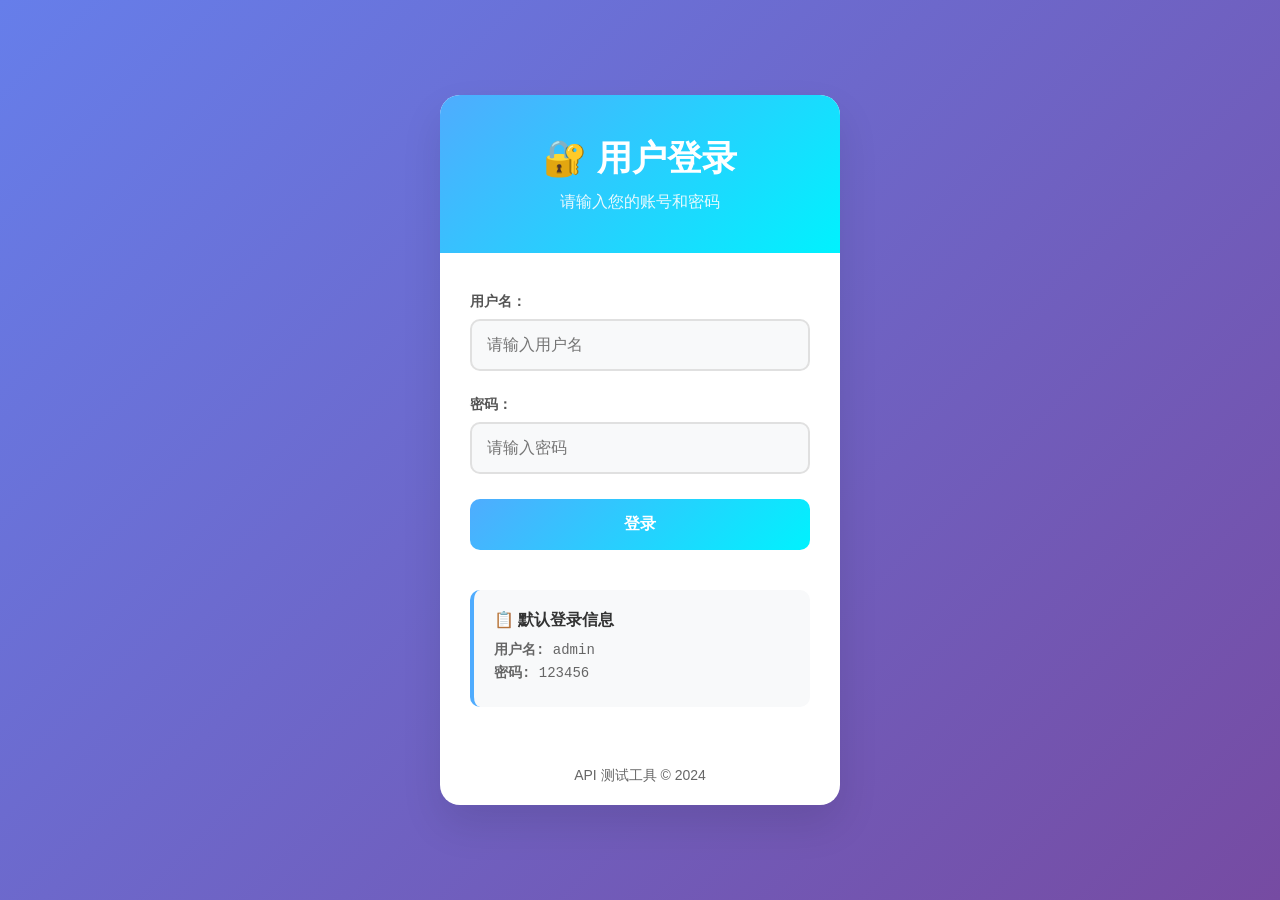
==== src/main/resources/static/login.html @ 4f3bac0c "first commit" ====
<!DOCTYPE html>
<html lang="zh-CN">
<head>
    <meta charset="UTF-8">
    <meta name="viewport" content="width=device-width, initial-scale=1.0">
    <title>用户登录 - API 测试工具</title>
    <style>
        * {
            margin: 0;
            padding: 0;
            box-sizing: border-box;
        }

        body {
            font-family: 'Segoe UI', Tahoma, Geneva, Verdana, sans-serif;
            background: linear-gradient(135deg, #667eea 0%, #764ba2 100%);
            min-height: 100vh;
            display: flex;
            align-items: center;
            justify-content: center;
            padding: 20px;
        }

        .login-container {
            background: white;
            border-radius: 20px;
            box-shadow: 0 20px 40px rgba(0,0,0,0.1);
            overflow: hidden;
            width: 100%;
            max-width: 400px;
            animation: slideUp 0.6s ease-out;
        }

        @keyframes slideUp {
            from {
                opacity: 0;
                transform: translateY(30px);
            }
            to {
                opacity: 1;
                transform: translateY(0);
            }
        }

        .login-header {
            background: linear-gradient(135deg, #4facfe 0%, #00f2fe 100%);
            color: white;
            padding: 40px 30px;
            text-align: center;
        }

        .login-header h1 {
            font-size: 2.2em;
            margin-bottom: 10px;
        }

        .login-header p {
            font-size: 1em;
            opacity: 0.9;
        }

        .login-form {
            padding: 40px 30px;
        }

        .form-group {
            margin-bottom: 25px;
        }

        .form-group label {
            display: block;
            margin-bottom: 8px;
            font-weight: 600;
            color: #555;
            font-size: 14px;
        }

        .form-control {
            width: 100%;
            padding: 15px;
            border: 2px solid #e0e0e0;
            border-radius: 10px;
            font-size: 16px;
            transition: all 0.3s ease;
            background: #f8f9fa;
        }

        .form-control:focus {
            outline: none;
            border-color: #4facfe;
            background: white;
            box-shadow: 0 0 0 3px rgba(79, 172, 254, 0.1);
        }

        .login-btn {
            width: 100%;
            background: linear-gradient(135deg, #4facfe 0%, #00f2fe 100%);
            color: white;
            border: none;
            padding: 15px;
            border-radius: 10px;
            cursor: pointer;
            font-size: 16px;
            font-weight: 600;
            transition: all 0.3s ease;
            margin-bottom: 20px;
        }

        .login-btn:hover {
            transform: translateY(-2px);
            box-shadow: 0 8px 25px rgba(79, 172, 254, 0.4);
        }

        .login-btn:active {
            transform: translateY(0);
        }

        .login-btn:disabled {
            background: #ccc;
            cursor: not-allowed;
            transform: none;
            box-shadow: none;
        }

        .error-message {
            background: #ffe6e6;
            color: #d63031;
            padding: 12px;
            border-radius: 8px;
            margin-bottom: 20px;
            border-left: 4px solid #d63031;
            display: none;
        }

        .success-message {
            background: #e6ffe6;
            color: #00b894;
            padding: 12px;
            border-radius: 8px;
            margin-bottom: 20px;
            border-left: 4px solid #00b894;
            display: none;
        }

        .default-credentials {
            background: #f8f9fa;
            padding: 20px;
            border-radius: 10px;
            margin-top: 20px;
            border-left: 4px solid #4facfe;
        }

        .default-credentials h3 {
            color: #333;
            margin-bottom: 10px;
            font-size: 16px;
        }

        .default-credentials p {
            color: #666;
            margin: 5px 0;
            font-family: 'Courier New', monospace;
            font-size: 14px;
        }

        .loading {
            display: inline-block;
            width: 20px;
            height: 20px;
            border: 3px solid rgba(255,255,255,.3);
            border-radius: 50%;
            border-top-color: #fff;
            animation: spin 1s ease-in-out infinite;
            margin-right: 10px;
        }

        @keyframes spin {
            to { transform: rotate(360deg); }
        }

        .footer {
            text-align: center;
            padding: 20px;
            color: #666;
            font-size: 14px;
        }
    </style>
</head>
<body>
    <div class="login-container">
        <div class="login-header">
            <h1>🔐 用户登录</h1>
            <p>请输入您的账号和密码</p>
        </div>

        <div class="login-form">
            <div id="error-message" class="error-message"></div>
            <div id="success-message" class="success-message"></div>

            <form id="loginForm">
                <div class="form-group">
                    <label for="username">用户名：</label>
                    <input type="text" id="username" name="username" class="form-control" 
                           placeholder="请输入用户名" required autocomplete="username">
                </div>

                <div class="form-group">
                    <label for="password">密码：</label>
                    <input type="password" id="password" name="password" class="form-control" 
                           placeholder="请输入密码" required autocomplete="current-password">
                </div>

                <button type="submit" id="loginBtn" class="login-btn">
                    登录
                </button>
            </form>

            <div class="default-credentials">
                <h3>📋 默认登录信息</h3>
                <p><strong>用户名:</strong> admin</p>
                <p><strong>密码:</strong> 123456</p>
            </div>
        </div>

        <div class="footer">
            <p>API 测试工具 © 2024</p>
        </div>
    </div>

    <script>
        // 页面加载完成后检查登录状态
        document.addEventListener('DOMContentLoaded', function() {
            checkLoginStatus();
        });

        // 检查登录状态
        async function checkLoginStatus() {
            try {
                const response = await fetch('/auth/status');
                const data = await response.json();
                
                if (data.code === 200 && data.data.isLoggedIn) {
                    // 已登录，重定向到首页
                    window.location.href = '/';
                }
            } catch (error) {
                console.log('检查登录状态失败:', error);
            }
        }

        // 登录表单提交处理
        document.getElementById('loginForm').addEventListener('submit', async function(e) {
            e.preventDefault();
            
            const username = document.getElementById('username').value.trim();
            const password = document.getElementById('password').value.trim();
            const loginBtn = document.getElementById('loginBtn');
            const errorDiv = document.getElementById('error-message');
            const successDiv = document.getElementById('success-message');
            
            // 隐藏之前的消息
            hideMessage();
            
            // 验证输入
            if (!username || !password) {
                showError('请输入用户名和密码');
                return;
            }
            
            // 显示加载状态
            loginBtn.disabled = true;
            loginBtn.innerHTML = '<span class="loading"></span>登录中...';
            
            try {
                const response = await fetch('/auth/login', {
                    method: 'POST',
                    headers: {
                        'Content-Type': 'application/json'
                    },
                    body: JSON.stringify({
                        username: username,
                        password: password
                    })
                });
                
                const data = await response.json();
                
                if (data.code === 200) {
                    // 登录成功
                    showSuccess('登录成功，正在跳转...');
                    setTimeout(() => {
                        window.location.href = '/';
                    }, 1000);
                } else {
                    // 登录失败
                    showError(data.message || '登录失败');
                }
            } catch (error) {
                showError('网络错误，请稍后重试');
                console.error('登录请求失败:', error);
            } finally {
                // 恢复按钮状态
                loginBtn.disabled = false;
                loginBtn.innerHTML = '登录';
            }
        });

        // 显示错误消息
        function showError(message) {
            const errorDiv = document.getElementById('error-message');
            errorDiv.textContent = message;
            errorDiv.style.display = 'block';
        }

        // 显示成功消息
        function showSuccess(message) {
            const successDiv = document.getElementById('success-message');
            successDiv.textContent = message;
            successDiv.style.display = 'block';
        }

        // 隐藏消息
        function hideMessage() {
            document.getElementById('error-message').style.display = 'none';
            document.getElementById('success-message').style.display = 'none';
        }

        // 回车键登录
        document.addEventListener('keypress', function(e) {
            if (e.key === 'Enter') {
                document.getElementById('loginForm').dispatchEvent(new Event('submit'));
            }
        });
    </script>
</body>
</html>
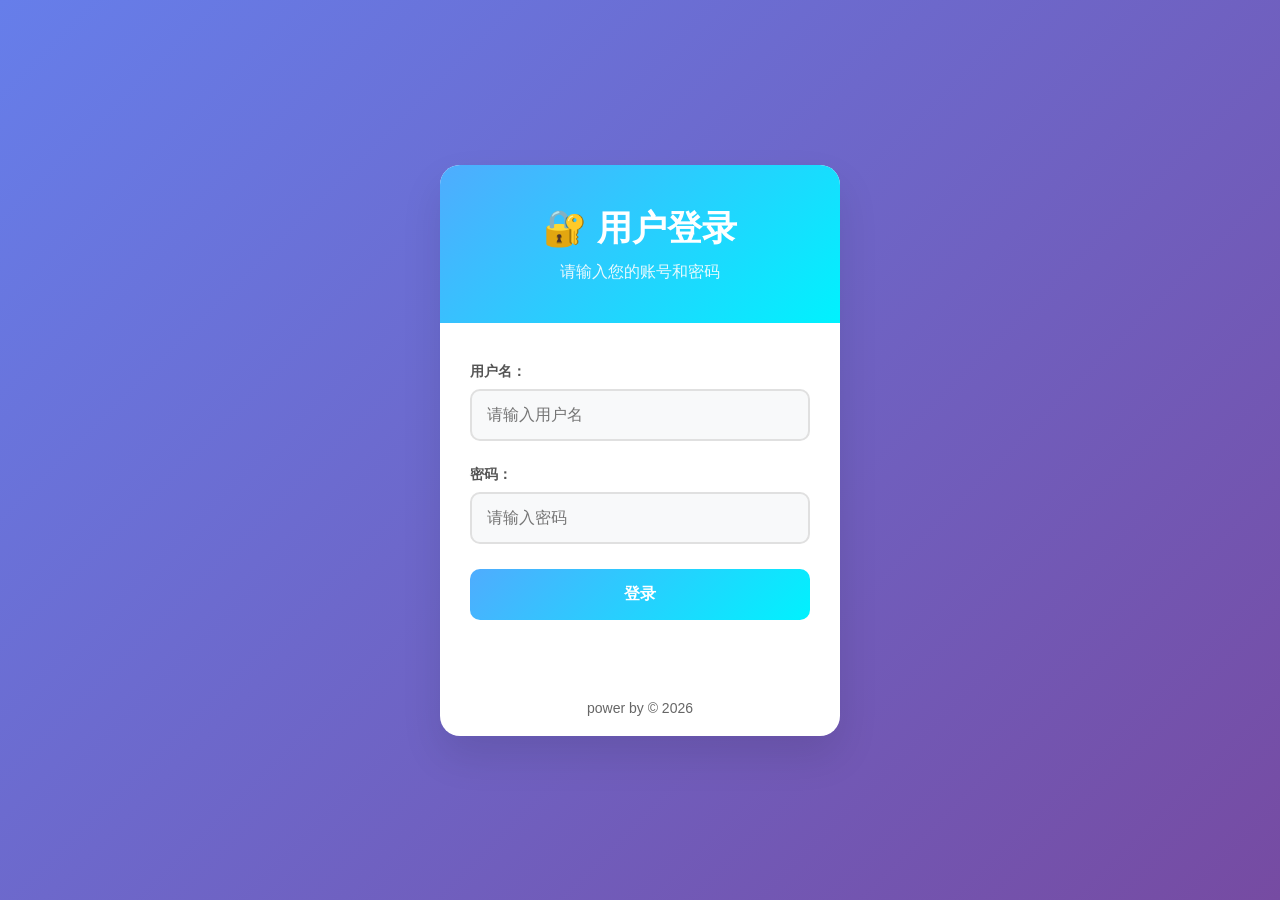
==== commit 1ce98a16: "更新版本号，优化打包配置，修改默认登录凭据，调整日志级别，修复HTML格式，清理无用导入" ====
--- a/src/main/resources/static/login.html
+++ b/src/main/resources/static/login.html
@@ -1,5 +1,6 @@
 <!DOCTYPE html>
 <html lang="zh-CN">
+
 <head>
     <meta charset="UTF-8">
     <meta name="viewport" content="width=device-width, initial-scale=1.0">
@@ -24,7 +25,7 @@
         .login-container {
             background: white;
             border-radius: 20px;
-            box-shadow: 0 20px 40px rgba(0,0,0,0.1);
+            box-shadow: 0 20px 40px rgba(0, 0, 0, 0.1);
             overflow: hidden;
             width: 100%;
             max-width: 400px;
@@ -36,6 +37,7 @@
                 opacity: 0;
                 transform: translateY(30px);
             }
+
             to {
                 opacity: 1;
                 transform: translateY(0);
@@ -167,7 +169,7 @@
             display: inline-block;
             width: 20px;
             height: 20px;
-            border: 3px solid rgba(255,255,255,.3);
+            border: 3px solid rgba(255, 255, 255, .3);
             border-radius: 50%;
             border-top-color: #fff;
             animation: spin 1s ease-in-out infinite;
@@ -175,7 +177,9 @@
         }
 
         @keyframes spin {
-            to { transform: rotate(360deg); }
+            to {
+                transform: rotate(360deg);
+            }
         }
 
         .footer {
@@ -186,6 +190,7 @@
         }
     </style>
 </head>
+
 <body>
     <div class="login-container">
         <div class="login-header">
@@ -200,36 +205,29 @@
             <form id="loginForm">
                 <div class="form-group">
                     <label for="username">用户名：</label>
-                    <input type="text" id="username" name="username" class="form-control" 
-                           placeholder="请输入用户名" required autocomplete="username">
+                    <input type="text" id="username" name="username" class="form-control" placeholder="请输入用户名" required
+                        autocomplete="username">
                 </div>
 
                 <div class="form-group">
                     <label for="password">密码：</label>
-                    <input type="password" id="password" name="password" class="form-control" 
-                           placeholder="请输入密码" required autocomplete="current-password">
+                    <input type="password" id="password" name="password" class="form-control" placeholder="请输入密码"
+                        required autocomplete="current-password">
                 </div>
 
                 <button type="submit" id="loginBtn" class="login-btn">
                     登录
                 </button>
             </form>
-
-            <div class="default-credentials">
-                <h3>📋 默认登录信息</h3>
-                <p><strong>用户名:</strong> admin</p>
-                <p><strong>密码:</strong> 123456</p>
-            </div>
         </div>
-
         <div class="footer">
-            <p>API 测试工具 © 2024</p>
+            <p>power by © 2026</p>
         </div>
     </div>
 
     <script>
         // 页面加载完成后检查登录状态
-        document.addEventListener('DOMContentLoaded', function() {
+        document.addEventListener('DOMContentLoaded', function () {
             checkLoginStatus();
         });
 
@@ -238,7 +236,7 @@
             try {
                 const response = await fetch('/auth/status');
                 const data = await response.json();
-                
+
                 if (data.code === 200 && data.data.isLoggedIn) {
                     // 已登录，重定向到首页
                     window.location.href = '/';
@@ -249,28 +247,28 @@
         }
 
         // 登录表单提交处理
-        document.getElementById('loginForm').addEventListener('submit', async function(e) {
+        document.getElementById('loginForm').addEventListener('submit', async function (e) {
             e.preventDefault();
-            
+
             const username = document.getElementById('username').value.trim();
             const password = document.getElementById('password').value.trim();
             const loginBtn = document.getElementById('loginBtn');
             const errorDiv = document.getElementById('error-message');
             const successDiv = document.getElementById('success-message');
-            
+
             // 隐藏之前的消息
             hideMessage();
-            
+
             // 验证输入
             if (!username || !password) {
                 showError('请输入用户名和密码');
                 return;
             }
-            
+
             // 显示加载状态
             loginBtn.disabled = true;
             loginBtn.innerHTML = '<span class="loading"></span>登录中...';
-            
+
             try {
                 const response = await fetch('/auth/login', {
                     method: 'POST',
@@ -282,9 +280,9 @@
                         password: password
                     })
                 });
-                
+
                 const data = await response.json();
-                
+
                 if (data.code === 200) {
                     // 登录成功
                     showSuccess('登录成功，正在跳转...');
@@ -326,11 +324,12 @@
         }
 
         // 回车键登录
-        document.addEventListener('keypress', function(e) {
+        document.addEventListener('keypress', function (e) {
             if (e.key === 'Enter') {
                 document.getElementById('loginForm').dispatchEvent(new Event('submit'));
             }
         });
     </script>
 </body>
+
 </html>
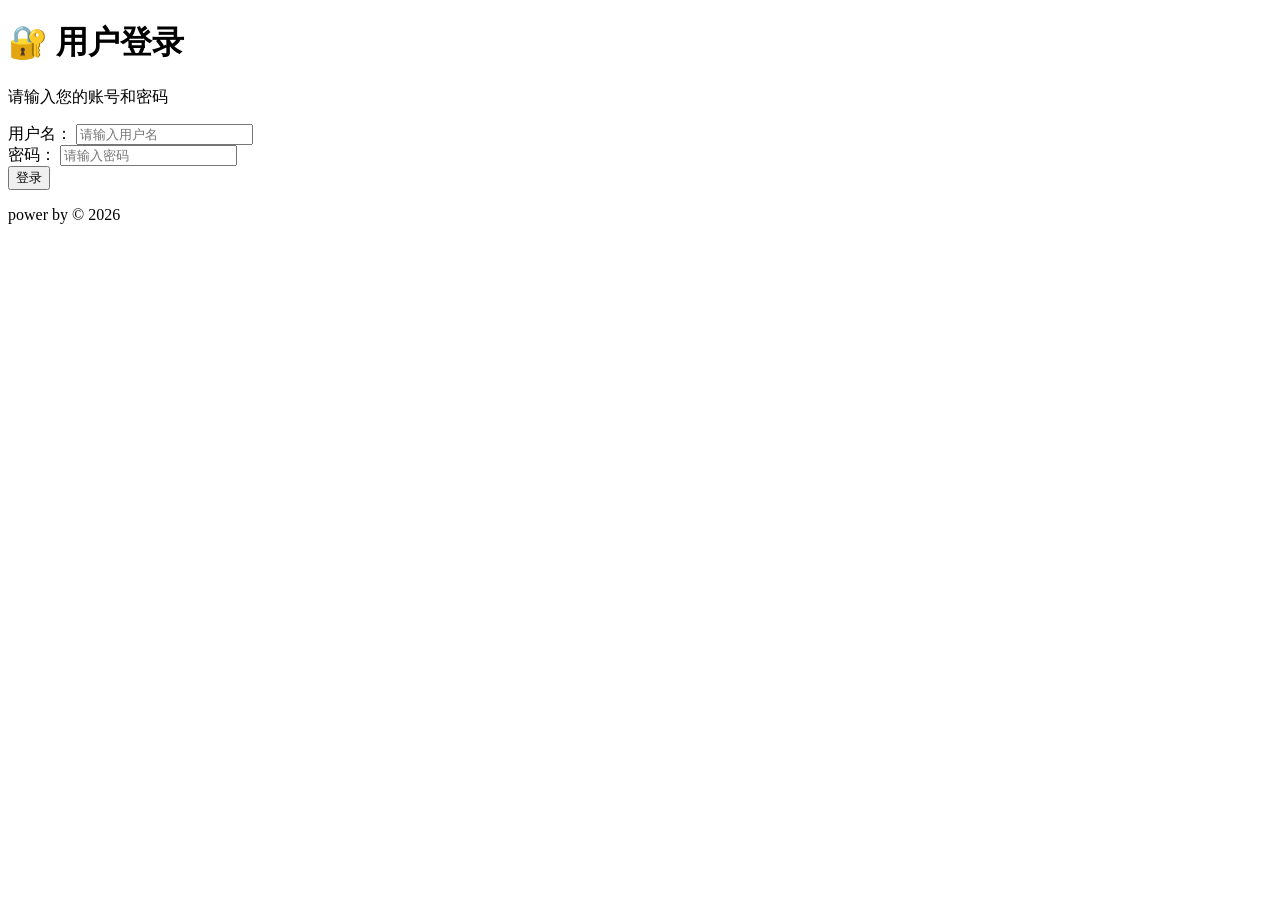
==== commit aa0fc3f8: "``` feat: 集成Redis缓存支持并优化北京税务接口性能 添加Redis作为缓存解决方案，包括： - 在build.gradle中添加spring-boot-starter-data-redi" ====
--- a/src/main/resources/static/login.html
+++ b/src/main/resources/static/login.html
@@ -5,190 +5,7 @@
     <meta charset="UTF-8">
     <meta name="viewport" content="width=device-width, initial-scale=1.0">
     <title>用户登录 - API 测试工具</title>
-    <style>
-        * {
-            margin: 0;
-            padding: 0;
-            box-sizing: border-box;
-        }
-
-        body {
-            font-family: 'Segoe UI', Tahoma, Geneva, Verdana, sans-serif;
-            background: linear-gradient(135deg, #667eea 0%, #764ba2 100%);
-            min-height: 100vh;
-            display: flex;
-            align-items: center;
-            justify-content: center;
-            padding: 20px;
-        }
-
-        .login-container {
-            background: white;
-            border-radius: 20px;
-            box-shadow: 0 20px 40px rgba(0, 0, 0, 0.1);
-            overflow: hidden;
-            width: 100%;
-            max-width: 400px;
-            animation: slideUp 0.6s ease-out;
-        }
-
-        @keyframes slideUp {
-            from {
-                opacity: 0;
-                transform: translateY(30px);
-            }
-
-            to {
-                opacity: 1;
-                transform: translateY(0);
-            }
-        }
-
-        .login-header {
-            background: linear-gradient(135deg, #4facfe 0%, #00f2fe 100%);
-            color: white;
-            padding: 40px 30px;
-            text-align: center;
-        }
-
-        .login-header h1 {
-            font-size: 2.2em;
-            margin-bottom: 10px;
-        }
-
-        .login-header p {
-            font-size: 1em;
-            opacity: 0.9;
-        }
-
-        .login-form {
-            padding: 40px 30px;
-        }
-
-        .form-group {
-            margin-bottom: 25px;
-        }
-
-        .form-group label {
-            display: block;
-            margin-bottom: 8px;
-            font-weight: 600;
-            color: #555;
-            font-size: 14px;
-        }
-
-        .form-control {
-            width: 100%;
-            padding: 15px;
-            border: 2px solid #e0e0e0;
-            border-radius: 10px;
-            font-size: 16px;
-            transition: all 0.3s ease;
-            background: #f8f9fa;
-        }
-
-        .form-control:focus {
-            outline: none;
-            border-color: #4facfe;
-            background: white;
-            box-shadow: 0 0 0 3px rgba(79, 172, 254, 0.1);
-        }
-
-        .login-btn {
-            width: 100%;
-            background: linear-gradient(135deg, #4facfe 0%, #00f2fe 100%);
-            color: white;
-            border: none;
-            padding: 15px;
-            border-radius: 10px;
-            cursor: pointer;
-            font-size: 16px;
-            font-weight: 600;
-            transition: all 0.3s ease;
-            margin-bottom: 20px;
-        }
-
-        .login-btn:hover {
-            transform: translateY(-2px);
-            box-shadow: 0 8px 25px rgba(79, 172, 254, 0.4);
-        }
-
-        .login-btn:active {
-            transform: translateY(0);
-        }
-
-        .login-btn:disabled {
-            background: #ccc;
-            cursor: not-allowed;
-            transform: none;
-            box-shadow: none;
-        }
-
-        .error-message {
-            background: #ffe6e6;
-            color: #d63031;
-            padding: 12px;
-            border-radius: 8px;
-            margin-bottom: 20px;
-            border-left: 4px solid #d63031;
-            display: none;
-        }
-
-        .success-message {
-            background: #e6ffe6;
-            color: #00b894;
-            padding: 12px;
-            border-radius: 8px;
-            margin-bottom: 20px;
-            border-left: 4px solid #00b894;
-            display: none;
-        }
-
-        .default-credentials {
-            background: #f8f9fa;
-            padding: 20px;
-            border-radius: 10px;
-            margin-top: 20px;
-            border-left: 4px solid #4facfe;
-        }
-
-        .default-credentials h3 {
-            color: #333;
-            margin-bottom: 10px;
-            font-size: 16px;
-        }
-
-        .default-credentials p {
-            color: #666;
-            margin: 5px 0;
-            font-family: 'Courier New', monospace;
-            font-size: 14px;
-        }
-
-        .loading {
-            display: inline-block;
-            width: 20px;
-            height: 20px;
-            border: 3px solid rgba(255, 255, 255, .3);
-            border-radius: 50%;
-            border-top-color: #fff;
-            animation: spin 1s ease-in-out infinite;
-            margin-right: 10px;
-        }
-
-        @keyframes spin {
-            to {
-                transform: rotate(360deg);
-            }
-        }
-
-        .footer {
-            text-align: center;
-            padding: 20px;
-            color: #666;
-            font-size: 14px;
-        }
-    </style>
+    <link rel="stylesheet" href="/static/css/index.css"></link>
 </head>
 
 <body>
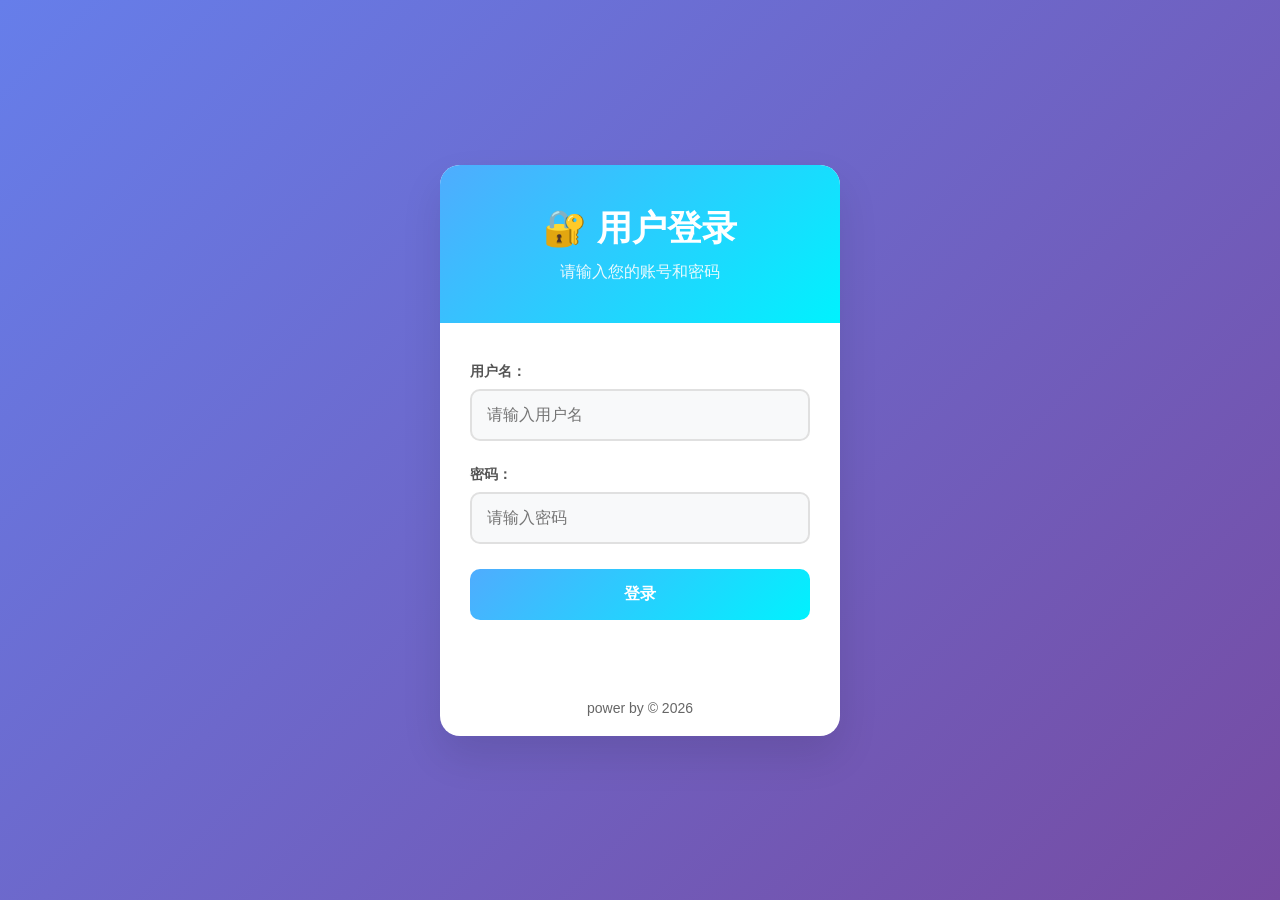
==== commit 5d590126: "``` feat(inter): 优化北京首页URL获取接口性能 - 修改Redis存储方法，将sSetAndTime替换为set方法存储公钥 - 添加公钥缓存逻辑，避免重复获取公钥，设置5小时过期时" ====
--- a/src/main/resources/static/login.html
+++ b/src/main/resources/static/login.html
@@ -5,7 +5,7 @@
     <meta charset="UTF-8">
     <meta name="viewport" content="width=device-width, initial-scale=1.0">
     <title>用户登录 - API 测试工具</title>
-    <link rel="stylesheet" href="/static/css/index.css"></link>
+    <link rel="stylesheet" href="css/login.css">
 </head>
 
 <body>
--- a/src/main/resources/static/css/login.css
+++ b/src/main/resources/static/css/login.css
@@ -0,0 +1,182 @@
+* {
+    margin: 0;
+    padding: 0;
+    box-sizing: border-box;
+}
+
+body {
+    font-family: 'Segoe UI', Tahoma, Geneva, Verdana, sans-serif;
+    background: linear-gradient(135deg, #667eea 0%, #764ba2 100%);
+    min-height: 100vh;
+    display: flex;
+    align-items: center;
+    justify-content: center;
+    padding: 20px;
+}
+
+.login-container {
+    background: white;
+    border-radius: 20px;
+    box-shadow: 0 20px 40px rgba(0, 0, 0, 0.1);
+    overflow: hidden;
+    width: 100%;
+    max-width: 400px;
+    animation: slideUp 0.6s ease-out;
+}
+
+@keyframes slideUp {
+    from {
+        opacity: 0;
+        transform: translateY(30px);
+    }
+
+    to {
+        opacity: 1;
+        transform: translateY(0);
+    }
+}
+
+.login-header {
+    background: linear-gradient(135deg, #4facfe 0%, #00f2fe 100%);
+    color: white;
+    padding: 40px 30px;
+    text-align: center;
+}
+
+.login-header h1 {
+    font-size: 2.2em;
+    margin-bottom: 10px;
+}
+
+.login-header p {
+    font-size: 1em;
+    opacity: 0.9;
+}
+
+.login-form {
+    padding: 40px 30px;
+}
+
+.form-group {
+    margin-bottom: 25px;
+}
+
+.form-group label {
+    display: block;
+    margin-bottom: 8px;
+    font-weight: 600;
+    color: #555;
+    font-size: 14px;
+}
+
+.form-control {
+    width: 100%;
+    padding: 15px;
+    border: 2px solid #e0e0e0;
+    border-radius: 10px;
+    font-size: 16px;
+    transition: all 0.3s ease;
+    background: #f8f9fa;
+}
+
+.form-control:focus {
+    outline: none;
+    border-color: #4facfe;
+    background: white;
+    box-shadow: 0 0 0 3px rgba(79, 172, 254, 0.1);
+}
+
+.login-btn {
+    width: 100%;
+    background: linear-gradient(135deg, #4facfe 0%, #00f2fe 100%);
+    color: white;
+    border: none;
+    padding: 15px;
+    border-radius: 10px;
+    cursor: pointer;
+    font-size: 16px;
+    font-weight: 600;
+    transition: all 0.3s ease;
+    margin-bottom: 20px;
+}
+
+.login-btn:hover {
+    transform: translateY(-2px);
+    box-shadow: 0 8px 25px rgba(79, 172, 254, 0.4);
+}
+
+.login-btn:active {
+    transform: translateY(0);
+}
+
+.login-btn:disabled {
+    background: #ccc;
+    cursor: not-allowed;
+    transform: none;
+    box-shadow: none;
+}
+
+.error-message {
+    background: #ffe6e6;
+    color: #d63031;
+    padding: 12px;
+    border-radius: 8px;
+    margin-bottom: 20px;
+    border-left: 4px solid #d63031;
+    display: none;
+}
+
+.success-message {
+    background: #e6ffe6;
+    color: #00b894;
+    padding: 12px;
+    border-radius: 8px;
+    margin-bottom: 20px;
+    border-left: 4px solid #00b894;
+    display: none;
+}
+
+.default-credentials {
+    background: #f8f9fa;
+    padding: 20px;
+    border-radius: 10px;
+    margin-top: 20px;
+    border-left: 4px solid #4facfe;
+}
+
+.default-credentials h3 {
+    color: #333;
+    margin-bottom: 10px;
+    font-size: 16px;
+}
+
+.default-credentials p {
+    color: #666;
+    margin: 5px 0;
+    font-family: 'Courier New', monospace;
+    font-size: 14px;
+}
+
+.loading {
+    display: inline-block;
+    width: 20px;
+    height: 20px;
+    border: 3px solid rgba(255, 255, 255, .3);
+    border-radius: 50%;
+    border-top-color: #fff;
+    animation: spin 1s ease-in-out infinite;
+    margin-right: 10px;
+}
+
+@keyframes spin {
+    to {
+        transform: rotate(360deg);
+    }
+}
+
+.footer {
+    text-align: center;
+    padding: 20px;
+    color: #666;
+    font-size: 14px;
+}
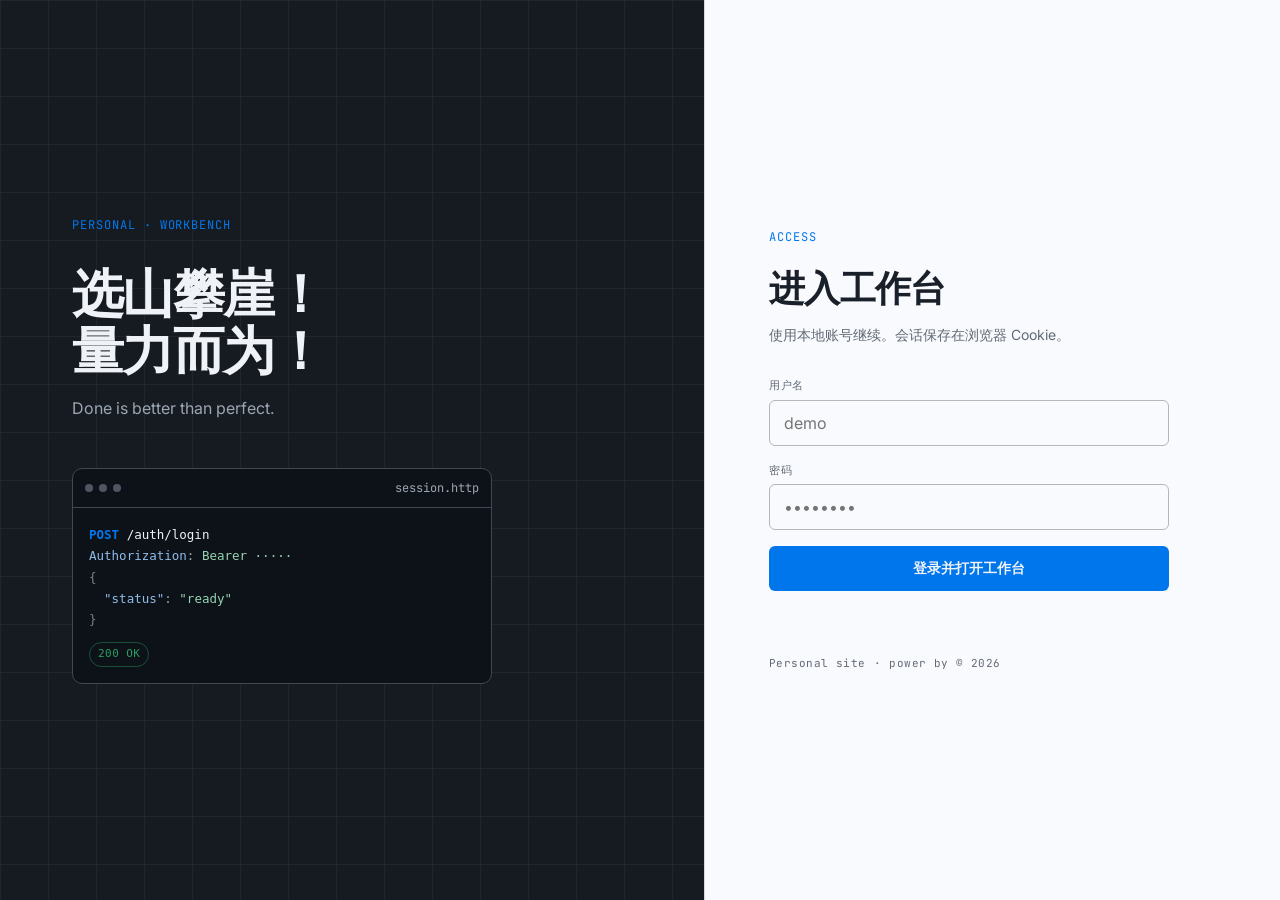
==== commit 76cec961: "优化UI" ====
--- a/src/main/resources/static/login.html
+++ b/src/main/resources/static/login.html
@@ -4,149 +4,71 @@
 <head>
     <meta charset="UTF-8">
     <meta name="viewport" content="width=device-width, initial-scale=1.0">
-    <title>用户登录 - API 测试工具</title>
+    <title>登录 · Personal Workbench</title>
+    <link rel="preconnect" href="https://fonts.googleapis.com">
+    <link rel="preconnect" href="https://fonts.gstatic.com" crossorigin>
+    <link href="https://fonts.googleapis.com/css2?family=Inter:wght@400;500;600&family=JetBrains+Mono:wght@400;500;600&family=Space+Grotesk:wght@400;500;600;700&display=swap" rel="stylesheet">
+    <link rel="stylesheet" href="css/tokens.css">
     <link rel="stylesheet" href="css/login.css">
 </head>
 
 <body>
-    <div class="login-container">
-        <div class="login-header">
-            <h1>🔐 用户登录</h1>
-            <p>请输入您的账号和密码</p>
-        </div>
+    <main class="login-shell">
+        <section class="login-brand" aria-hidden="true">
+            <p class="eyebrow">PERSONAL · WORKBENCH</p>
+            <h1 class="brand-title">选山攀崖！<br>量力而为！</h1>
+            <p class="brand-lede">Done is better than perfect.</p>
+            <div class="code-card">
+                <div class="code-card__bar">
+                    <span class="dot"></span><span class="dot"></span><span class="dot"></span>
+                    <span class="code-card__name">session.http</span>
+                </div>
+                <pre class="code-card__body"><code><span class="tok-method">POST</span> <span class="tok-path">/auth/login</span>
+<span class="tok-key">Authorization</span>: <span class="tok-str">Bearer ·····</span>
+<span class="tok-punct">{</span>
+  <span class="tok-key">"status"</span>: <span class="tok-str">"ready"</span>
+<span class="tok-punct">}</span>
+<span class="status-chip">200 OK</span></code></pre>
+            </div>
+        </section>
 
-        <div class="login-form">
-            <div id="error-message" class="error-message"></div>
-            <div id="success-message" class="success-message"></div>
+        <section class="login-panel">
+            <header class="login-panel__head">
+                <p class="eyebrow">ACCESS</p>
+                <h2>进入工作台</h2>
+                <p class="sub">使用本地账号继续。会话保存在浏览器 Cookie。</p>
+            </header>
 
-            <form id="loginForm">
+            <div id="error-message" class="msg msg--error" role="alert"></div>
+            <div id="success-message" class="msg msg--ok" role="status"></div>
+
+            <form id="loginForm" class="login-form" novalidate>
                 <div class="form-group">
-                    <label for="username">用户名：</label>
-                    <input type="text" id="username" name="username" class="form-control" placeholder="请输入用户名" required
-                        autocomplete="username">
+                    <label for="username">用户名</label>
+                    <input type="text" id="username" name="username" class="form-control" placeholder="demo"
+                        required autocomplete="username">
                 </div>
 
                 <div class="form-group">
-                    <label for="password">密码：</label>
-                    <input type="password" id="password" name="password" class="form-control" placeholder="请输入密码"
+                    <label for="password">密码</label>
+                    <input type="password" id="password" name="password" class="form-control" placeholder="••••••••"
                         required autocomplete="current-password">
                 </div>
 
-                <button type="submit" id="loginBtn" class="login-btn">
-                    登录
+                <button type="submit" id="loginBtn" class="btn btn--primary">
+                    登录并打开工作台
                 </button>
+                <div class="version-info" id="versionInfo">版本号: v${version}</div>
             </form>
-        </div>
-        <div class="footer">
-            <p>power by © 2026</p>
-        </div>
-    </div>
 
-    <script>
-        // 页面加载完成后检查登录状态
-        document.addEventListener('DOMContentLoaded', function () {
-            checkLoginStatus();
-        });
-
-        // 检查登录状态
-        async function checkLoginStatus() {
-            try {
-                const response = await fetch('/auth/status');
-                const data = await response.json();
-
-                if (data.code === 200 && data.data.isLoggedIn) {
-                    // 已登录，重定向到首页
-                    window.location.href = '/';
-                }
-            } catch (error) {
-                console.log('检查登录状态失败:', error);
-            }
-        }
-
-        // 登录表单提交处理
-        document.getElementById('loginForm').addEventListener('submit', async function (e) {
-            e.preventDefault();
-
-            const username = document.getElementById('username').value.trim();
-            const password = document.getElementById('password').value.trim();
-            const loginBtn = document.getElementById('loginBtn');
-            const errorDiv = document.getElementById('error-message');
-            const successDiv = document.getElementById('success-message');
-
-            // 隐藏之前的消息
-            hideMessage();
-
-            // 验证输入
-            if (!username || !password) {
-                showError('请输入用户名和密码');
-                return;
-            }
-
-            // 显示加载状态
-            loginBtn.disabled = true;
-            loginBtn.innerHTML = '<span class="loading"></span>登录中...';
-
-            try {
-                const response = await fetch('/auth/login', {
-                    method: 'POST',
-                    headers: {
-                        'Content-Type': 'application/json'
-                    },
-                    body: JSON.stringify({
-                        username: username,
-                        password: password
-                    })
-                });
-
-                const data = await response.json();
-
-                if (data.code === 200) {
-                    // 登录成功
-                    showSuccess('登录成功，正在跳转...');
-                    setTimeout(() => {
-                        window.location.href = '/';
-                    }, 1000);
-                } else {
-                    // 登录失败
-                    showError(data.message || '登录失败');
-                }
-            } catch (error) {
-                showError('网络错误，请稍后重试');
-                console.error('登录请求失败:', error);
-            } finally {
-                // 恢复按钮状态
-                loginBtn.disabled = false;
-                loginBtn.innerHTML = '登录';
-            }
-        });
-
-        // 显示错误消息
-        function showError(message) {
-            const errorDiv = document.getElementById('error-message');
-            errorDiv.textContent = message;
-            errorDiv.style.display = 'block';
-        }
-
-        // 显示成功消息
-        function showSuccess(message) {
-            const successDiv = document.getElementById('success-message');
-            successDiv.textContent = message;
-            successDiv.style.display = 'block';
-        }
-
-        // 隐藏消息
-        function hideMessage() {
-            document.getElementById('error-message').style.display = 'none';
-            document.getElementById('success-message').style.display = 'none';
-        }
-
-        // 回车键登录
-        document.addEventListener('keypress', function (e) {
-            if (e.key === 'Enter') {
-                document.getElementById('loginForm').dispatchEvent(new Event('submit'));
-            }
-        });
-    </script>
+            <footer class="login-foot">
+                <span>Personal site</span>
+                <span aria-hidden="true">·</span>
+                <span>power by © 2026</span>
+            </footer>
+        </section>
+    </main>
+    <script src="js/login.js"></script>
 </body>
 
-</html>+</html>
--- a/src/main/resources/static/css/tokens.css
+++ b/src/main/resources/static/css/tokens.css
@@ -0,0 +1,78 @@
+/* Hallmark · genre: modern-minimal · macrostructure: Workbench · tone: technical+luxury
+ * theme: Cobalt · accent: electric-cobalt · enrichment: none
+ * nav: N3 Side rail · footer: Ft2 Inline · motion: panel-reveal · underline-grow · status-pulse
+ * pre-emit critique: P4 H4 E4 S4 R4 V4
+ */
+
+:root {
+  --color-paper: oklch(98.5% 0.004 250);
+  --color-paper-2: oklch(96.5% 0.006 250);
+  --color-paper-3: oklch(94% 0.008 252);
+  --color-rule: oklch(88% 0.01 255);
+  --color-rule-strong: oklch(78% 0.014 256);
+  --color-muted: oklch(52% 0.02 257);
+  --color-ink-2: oklch(34% 0.018 257);
+  --color-ink: oklch(24% 0.02 258);
+  --color-accent: oklch(58% 0.20 256);
+  --color-accent-soft: oklch(92% 0.04 256);
+  --color-focus: oklch(58% 0.20 256);
+  --color-ok: oklch(62% 0.14 155);
+  --color-warn: oklch(68% 0.14 75);
+  --color-danger: oklch(58% 0.18 25);
+  --color-graphite: oklch(22% 0.016 260);
+  --color-graphite-2: oklch(28% 0.018 260);
+  --color-on-dark: oklch(96% 0.006 250);
+  --color-on-dark-muted: oklch(72% 0.02 255);
+
+  --font-display: "Space Grotesk", "Segoe UI", sans-serif;
+  --font-body: "Inter", "Segoe UI", sans-serif;
+  --font-mono: "JetBrains Mono", ui-monospace, monospace;
+
+  --text-xs: 0.75rem;
+  --text-sm: 0.875rem;
+  --text-md: 1rem;
+  --text-lg: 1.125rem;
+  --text-xl: 1.35rem;
+  --text-2xl: clamp(1.6rem, 2vw + 1rem, 2.25rem);
+  --text-display: clamp(2rem, 4vw + 1rem, 3.25rem);
+
+  --space-2xs: 4px;
+  --space-xs: 8px;
+  --space-sm: 12px;
+  --space-md: 16px;
+  --space-lg: 24px;
+  --space-xl: 32px;
+  --space-2xl: 48px;
+  --space-3xl: 72px;
+
+  --radius-sm: 6px;
+  --radius-md: 10px;
+  --radius-lg: 14px;
+
+  --shadow-lift: 0 1px 2px oklch(24% 0.02 258 / 0.06);
+
+  --ease-out: cubic-bezier(0.16, 1, 0.3, 1);
+  --ease-in: cubic-bezier(0.7, 0, 0.84, 0);
+  --ease-in-out: cubic-bezier(0.65, 0, 0.35, 1);
+  --dur-micro: 120ms;
+  --dur-short: 220ms;
+  --dur-long: 420ms;
+
+  --sidebar-w: 248px;
+}
+
+html,
+body {
+  overflow-x: clip;
+}
+
+@media (prefers-reduced-motion: reduce) {
+  *,
+  *::before,
+  *::after {
+    animation-duration: 0.01ms !important;
+    animation-iteration-count: 1 !important;
+    transition-duration: 0.01ms !important;
+    scroll-behavior: auto !important;
+  }
+}
--- a/src/main/resources/static/css/login.css
+++ b/src/main/resources/static/css/login.css
@@ -1,3 +1,7 @@
+/* Hallmark · genre: modern-minimal · macrostructure: Split Studio · theme: Cobalt
+ * page: login · nav: none · footer: Ft2
+ */
+
 * {
     margin: 0;
     padding: 0;
@@ -5,178 +9,339 @@
 }
 
 body {
-    font-family: 'Segoe UI', Tahoma, Geneva, Verdana, sans-serif;
-    background: linear-gradient(135deg, #667eea 0%, #764ba2 100%);
     min-height: 100vh;
-    display: flex;
+    font-family: var(--font-body);
+    color: var(--color-ink);
+    background: var(--color-paper);
+    line-height: 1.5;
+}
+
+.login-shell {
+    min-height: 100vh;
+    display: grid;
+    grid-template-columns: minmax(0, 1.1fr) minmax(320px, 0.9fr);
+}
+
+.eyebrow {
+    font-family: var(--font-mono);
+    font-size: var(--text-xs);
+    letter-spacing: 0.08em;
+    text-transform: uppercase;
+    color: var(--color-accent);
+    margin-bottom: var(--space-md);
+}
+
+.login-brand {
+    background: var(--color-graphite);
+    color: var(--color-on-dark);
+    padding: clamp(32px, 6vw, 72px);
+    display: flex;
+    flex-direction: column;
+    justify-content: center;
+    gap: var(--space-md);
+    position: relative;
+    overflow: hidden;
+}
+
+.login-brand::before {
+    content: "";
+    position: absolute;
+    inset: 0;
+    background:
+        linear-gradient(var(--color-rule) 1px, transparent 1px) 0 0 / 100% 48px,
+        linear-gradient(90deg, var(--color-rule) 1px, transparent 1px) 0 0 / 48px 100%;
+    opacity: 0.06;
+    pointer-events: none;
+}
+
+.brand-title {
+    font-family: var(--font-display);
+    font-style: normal;
+    font-weight: 600;
+    font-size: var(--text-display);
+    letter-spacing: -0.03em;
+    line-height: 1.1;
+    max-width: 14ch;
+    min-width: 0;
+    overflow-wrap: anywhere;
+    position: relative;
+}
+
+.brand-lede {
+    color: var(--color-on-dark-muted);
+    max-width: 36ch;
+    font-size: var(--text-md);
+    position: relative;
+}
+
+.code-card {
+    margin-top: var(--space-xl);
+    border: 1px solid oklch(40% 0.02 260);
+    border-radius: var(--radius-md);
+    background: oklch(18% 0.016 260);
+    box-shadow: var(--shadow-lift);
+    overflow: hidden;
+    max-width: 420px;
+    position: relative;
+    opacity: 0;
+    transform: translateY(10px);
+    animation: reveal-in var(--dur-long) var(--ease-out) 120ms forwards;
+}
+
+.code-card__bar {
+    display: flex;
+    align-items: center;
+    gap: 6px;
+    padding: 10px 12px;
+    border-bottom: 1px solid oklch(40% 0.02 260);
+}
+
+.code-card__bar .dot {
+    width: 8px;
+    height: 8px;
+    border-radius: 50%;
+    background: oklch(45% 0.02 260);
+}
+
+.code-card__name {
+    margin-left: auto;
+    font-family: var(--font-mono);
+    font-size: var(--text-xs);
+    color: var(--color-on-dark-muted);
+}
+
+.code-card__body {
+    padding: var(--space-md);
+    font-family: var(--font-mono);
+    font-size: 12.5px;
+    line-height: 1.7;
+    color: var(--color-on-dark-muted);
+    white-space: pre-wrap;
+}
+
+.tok-method { color: var(--color-accent); font-weight: 600; }
+.tok-path { color: var(--color-on-dark); }
+.tok-key { color: oklch(78% 0.08 250); }
+.tok-str { color: oklch(82% 0.08 160); }
+.tok-punct { color: oklch(60% 0.02 260); }
+
+.status-chip {
+    display: inline-block;
+    margin-top: var(--space-sm);
+    padding: 2px 8px;
+    border: 1px solid oklch(62% 0.14 155 / 0.45);
+    border-radius: 999px;
+    color: var(--color-ok);
+    font-size: 11px;
+    letter-spacing: 0.04em;
+}
+
+.login-panel {
+    display: flex;
+    flex-direction: column;
+    justify-content: center;
+    padding: clamp(28px, 5vw, 64px);
+    background: var(--color-paper);
+    border-left: 1px solid var(--color-rule);
+}
+
+.login-panel__head h2 {
+    font-family: var(--font-display);
+    font-style: normal;
+    font-weight: 600;
+    font-size: var(--text-2xl);
+    letter-spacing: -0.02em;
+    margin-bottom: var(--space-xs);
+}
+
+.login-panel__head .sub {
+    color: var(--color-muted);
+    margin-bottom: var(--space-xl);
+    font-size: var(--text-sm);
+}
+
+.login-form {
+    display: flex;
+    flex-direction: column;
+    gap: var(--space-md);
+    max-width: 400px;
+    opacity: 0;
+    transform: translateY(10px);
+    animation: reveal-in var(--dur-long) var(--ease-out) 80ms forwards;
+}
+
+.form-group {
+    display: flex;
+    flex-direction: column;
+    gap: 6px;
+}
+
+.form-group label {
+    font-family: var(--font-mono);
+    font-size: 11px;
+    letter-spacing: 0.06em;
+    text-transform: uppercase;
+    color: var(--color-muted);
+}
+
+.form-control {
+    width: 100%;
+    border: 1px solid var(--color-rule-strong);
+    border-radius: var(--radius-sm);
+    background: var(--color-paper);
+    color: var(--color-ink);
+    padding: 12px 14px;
+    font-family: var(--font-body);
+    font-size: var(--text-md);
+    transition: border-color var(--dur-micro) var(--ease-out), background var(--dur-micro) var(--ease-out);
+}
+
+.form-control:hover {
+    border-color: var(--color-ink-2);
+}
+
+.form-control:focus {
+    outline: none;
+    border-color: var(--color-accent);
+}
+
+.form-control:focus-visible {
+    outline: 2px solid var(--color-focus);
+    outline-offset: 2px;
+}
+
+.btn {
+    display: inline-flex;
     align-items: center;
     justify-content: center;
-    padding: 20px;
-}
-
-.login-container {
-    background: white;
-    border-radius: 20px;
-    box-shadow: 0 20px 40px rgba(0, 0, 0, 0.1);
-    overflow: hidden;
-    width: 100%;
+    gap: 8px;
+    border: 1px solid transparent;
+    border-radius: var(--radius-sm);
+    padding: 12px 16px;
+    font-family: var(--font-display);
+    font-weight: 600;
+    font-size: var(--text-sm);
+    cursor: pointer;
+    transition: transform var(--dur-micro) var(--ease-out), background var(--dur-micro) var(--ease-out), opacity var(--dur-micro) var(--ease-out);
+}
+
+.btn--primary {
+    background: var(--color-accent);
+    color: var(--color-on-dark);
+}
+
+.btn--primary:hover {
+    filter: brightness(1.05);
+}
+
+.btn--primary:active,
+.btn--primary.is-active {
+    transform: translateY(1px);
+}
+
+.btn--primary:focus-visible {
+    outline: 2px solid var(--color-focus);
+    outline-offset: 3px;
+}
+
+.btn--primary:disabled {
+    opacity: 0.5;
+    cursor: not-allowed;
+    transform: none;
+}
+
+.btn .loading {
+    width: 14px;
+    height: 14px;
+    border: 2px solid oklch(96% 0.006 250 / 0.35);
+    border-top-color: var(--color-on-dark);
+    border-radius: 50%;
+    animation: spin 0.7s linear infinite;
+}
+
+.version-info {
+    text-align: center;
+    color: var(--color-muted);
+    font-family: var(--font-mono);
+    font-size: 11px;
+    letter-spacing: 0.04em;
+}
+
+.msg {
+    display: none;
     max-width: 400px;
-    animation: slideUp 0.6s ease-out;
-}
-
-@keyframes slideUp {
-    from {
-        opacity: 0;
-        transform: translateY(30px);
-    }
-
+    margin-bottom: var(--space-md);
+    padding: 10px 12px;
+    border-radius: var(--radius-sm);
+    font-size: var(--text-sm);
+    border: 1px solid var(--color-rule);
+}
+
+.msg--error {
+    background: oklch(96% 0.03 25);
+    border-color: oklch(80% 0.08 25);
+    color: var(--color-danger);
+}
+
+.msg--ok {
+    background: oklch(96% 0.03 155);
+    border-color: oklch(80% 0.08 155);
+    color: oklch(40% 0.1 155);
+}
+
+.login-foot {
+    margin-top: var(--space-2xl);
+    display: flex;
+    flex-wrap: wrap;
+    gap: 8px;
+    font-family: var(--font-mono);
+    font-size: 11px;
+    color: var(--color-muted);
+    letter-spacing: 0.04em;
+}
+
+@keyframes reveal-in {
     to {
         opacity: 1;
         transform: translateY(0);
     }
 }
 
-.login-header {
-    background: linear-gradient(135deg, #4facfe 0%, #00f2fe 100%);
-    color: white;
-    padding: 40px 30px;
-    text-align: center;
-}
-
-.login-header h1 {
-    font-size: 2.2em;
-    margin-bottom: 10px;
-}
-
-.login-header p {
-    font-size: 1em;
-    opacity: 0.9;
-}
-
-.login-form {
-    padding: 40px 30px;
-}
-
-.form-group {
-    margin-bottom: 25px;
-}
-
-.form-group label {
-    display: block;
-    margin-bottom: 8px;
-    font-weight: 600;
-    color: #555;
-    font-size: 14px;
-}
-
-.form-control {
-    width: 100%;
-    padding: 15px;
-    border: 2px solid #e0e0e0;
-    border-radius: 10px;
-    font-size: 16px;
-    transition: all 0.3s ease;
-    background: #f8f9fa;
-}
-
-.form-control:focus {
-    outline: none;
-    border-color: #4facfe;
-    background: white;
-    box-shadow: 0 0 0 3px rgba(79, 172, 254, 0.1);
-}
-
-.login-btn {
-    width: 100%;
-    background: linear-gradient(135deg, #4facfe 0%, #00f2fe 100%);
-    color: white;
-    border: none;
-    padding: 15px;
-    border-radius: 10px;
-    cursor: pointer;
-    font-size: 16px;
-    font-weight: 600;
-    transition: all 0.3s ease;
-    margin-bottom: 20px;
-}
-
-.login-btn:hover {
-    transform: translateY(-2px);
-    box-shadow: 0 8px 25px rgba(79, 172, 254, 0.4);
-}
-
-.login-btn:active {
-    transform: translateY(0);
-}
-
-.login-btn:disabled {
-    background: #ccc;
-    cursor: not-allowed;
-    transform: none;
-    box-shadow: none;
-}
-
-.error-message {
-    background: #ffe6e6;
-    color: #d63031;
-    padding: 12px;
-    border-radius: 8px;
-    margin-bottom: 20px;
-    border-left: 4px solid #d63031;
-    display: none;
-}
-
-.success-message {
-    background: #e6ffe6;
-    color: #00b894;
-    padding: 12px;
-    border-radius: 8px;
-    margin-bottom: 20px;
-    border-left: 4px solid #00b894;
-    display: none;
-}
-
-.default-credentials {
-    background: #f8f9fa;
-    padding: 20px;
-    border-radius: 10px;
-    margin-top: 20px;
-    border-left: 4px solid #4facfe;
-}
-
-.default-credentials h3 {
-    color: #333;
-    margin-bottom: 10px;
-    font-size: 16px;
-}
-
-.default-credentials p {
-    color: #666;
-    margin: 5px 0;
-    font-family: 'Courier New', monospace;
-    font-size: 14px;
-}
-
-.loading {
-    display: inline-block;
-    width: 20px;
-    height: 20px;
-    border: 3px solid rgba(255, 255, 255, .3);
-    border-radius: 50%;
-    border-top-color: #fff;
-    animation: spin 1s ease-in-out infinite;
-    margin-right: 10px;
-}
-
 @keyframes spin {
-    to {
-        transform: rotate(360deg);
-    }
-}
-
-.footer {
-    text-align: center;
-    padding: 20px;
-    color: #666;
-    font-size: 14px;
-}+    to { transform: rotate(360deg); }
+}
+
+@media (max-width: 860px) {
+    .login-shell {
+        grid-template-columns: 1fr;
+    }
+
+    .login-brand {
+        min-height: 42vh;
+        padding-bottom: var(--space-xl);
+    }
+
+    .brand-title {
+        max-width: none;
+    }
+
+    .code-card {
+        max-width: none;
+    }
+
+    .login-panel {
+        border-left: none;
+        border-top: 1px solid var(--color-rule);
+    }
+}
+
+@media (max-width: 414px) {
+    .login-panel,
+    .login-brand {
+        padding: var(--space-lg);
+    }
+
+    .btn--primary {
+        width: 100%;
+    }
+}
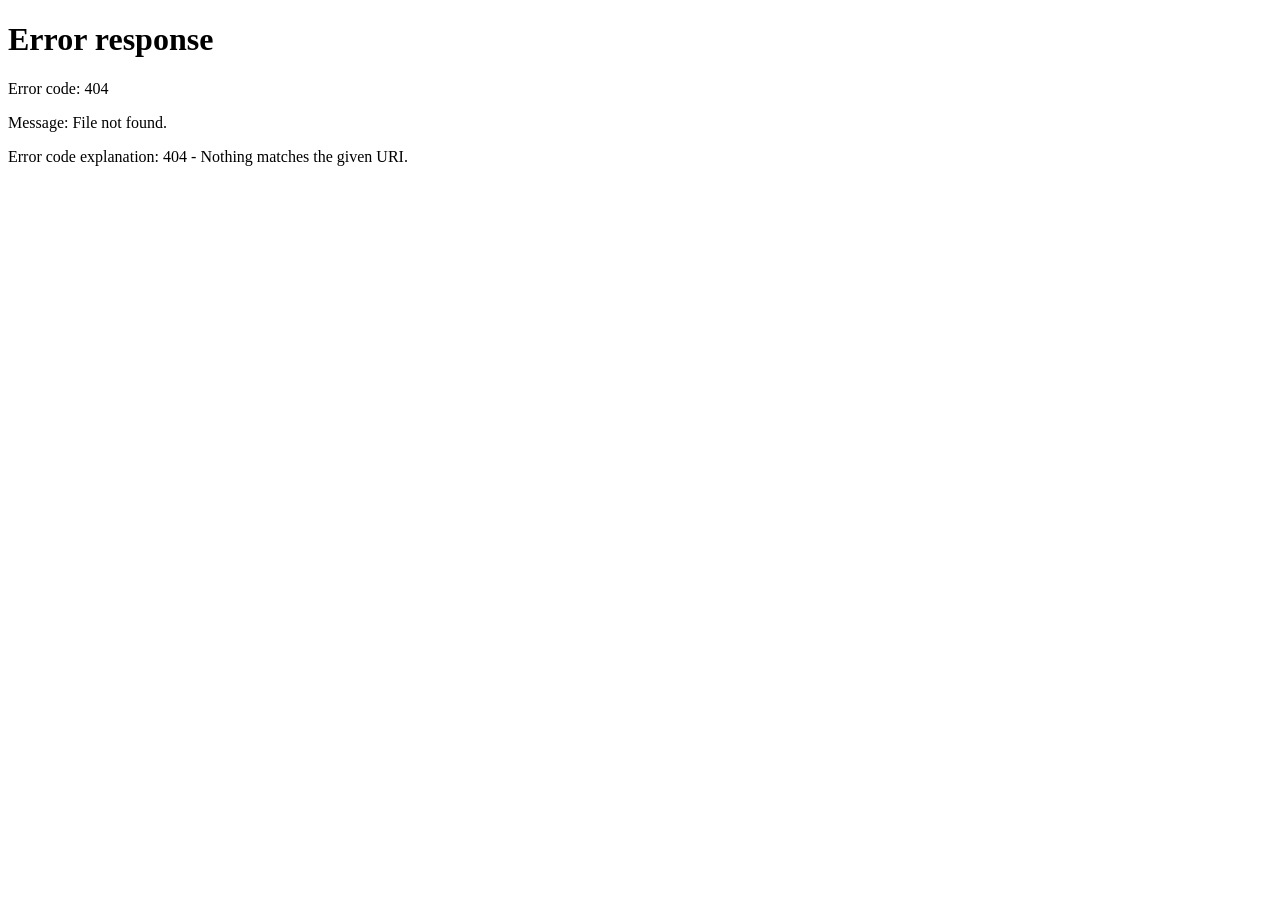
==== commit ff6d89e6: "重构登录页" ====
--- a/src/main/resources/static/login.html
+++ b/src/main/resources/static/login.html
@@ -1,74 +1,12 @@
 <!DOCTYPE html>
 <html lang="zh-CN">
-
 <head>
     <meta charset="UTF-8">
-    <meta name="viewport" content="width=device-width, initial-scale=1.0">
-    <title>登录 · Personal Workbench</title>
-    <link rel="preconnect" href="https://fonts.googleapis.com">
-    <link rel="preconnect" href="https://fonts.gstatic.com" crossorigin>
-    <link href="https://fonts.googleapis.com/css2?family=Inter:wght@400;500;600&family=JetBrains+Mono:wght@400;500;600&family=Space+Grotesk:wght@400;500;600;700&display=swap" rel="stylesheet">
-    <link rel="stylesheet" href="css/tokens.css">
-    <link rel="stylesheet" href="css/login.css">
+    <meta http-equiv="refresh" content="0; url=/mobius.html">
+    <title>登录</title>
+    <script>location.replace('/mobius.html');</script>
 </head>
-
 <body>
-    <main class="login-shell">
-        <section class="login-brand" aria-hidden="true">
-            <p class="eyebrow">PERSONAL · WORKBENCH</p>
-            <h1 class="brand-title">选山攀崖！<br>量力而为！</h1>
-            <p class="brand-lede">Done is better than perfect.</p>
-            <div class="code-card">
-                <div class="code-card__bar">
-                    <span class="dot"></span><span class="dot"></span><span class="dot"></span>
-                    <span class="code-card__name">session.http</span>
-                </div>
-                <pre class="code-card__body"><code><span class="tok-method">POST</span> <span class="tok-path">/auth/login</span>
-<span class="tok-key">Authorization</span>: <span class="tok-str">Bearer ·····</span>
-<span class="tok-punct">{</span>
-  <span class="tok-key">"status"</span>: <span class="tok-str">"ready"</span>
-<span class="tok-punct">}</span>
-<span class="status-chip">200 OK</span></code></pre>
-            </div>
-        </section>
-
-        <section class="login-panel">
-            <header class="login-panel__head">
-                <p class="eyebrow">ACCESS</p>
-                <h2>进入工作台</h2>
-                <p class="sub">使用本地账号继续。会话保存在浏览器 Cookie。</p>
-            </header>
-
-            <div id="error-message" class="msg msg--error" role="alert"></div>
-            <div id="success-message" class="msg msg--ok" role="status"></div>
-
-            <form id="loginForm" class="login-form" novalidate>
-                <div class="form-group">
-                    <label for="username">用户名</label>
-                    <input type="text" id="username" name="username" class="form-control" placeholder="demo"
-                        required autocomplete="username">
-                </div>
-
-                <div class="form-group">
-                    <label for="password">密码</label>
-                    <input type="password" id="password" name="password" class="form-control" placeholder="••••••••"
-                        required autocomplete="current-password">
-                </div>
-
-                <button type="submit" id="loginBtn" class="btn btn--primary">
-                    登录并打开工作台
-                </button>
-                <div class="version-info" id="versionInfo">版本号: v${version}</div>
-            </form>
-
-            <footer class="login-foot">
-                <span>Personal site</span>
-                <span aria-hidden="true">·</span>
-                <span>power by © 2026</span>
-            </footer>
-        </section>
-    </main>
-    <script src="js/login.js"></script>
+    <p>正在转到登录页… <a href="/mobius.html">Möbius</a></p>
 </body>
-
 </html>
